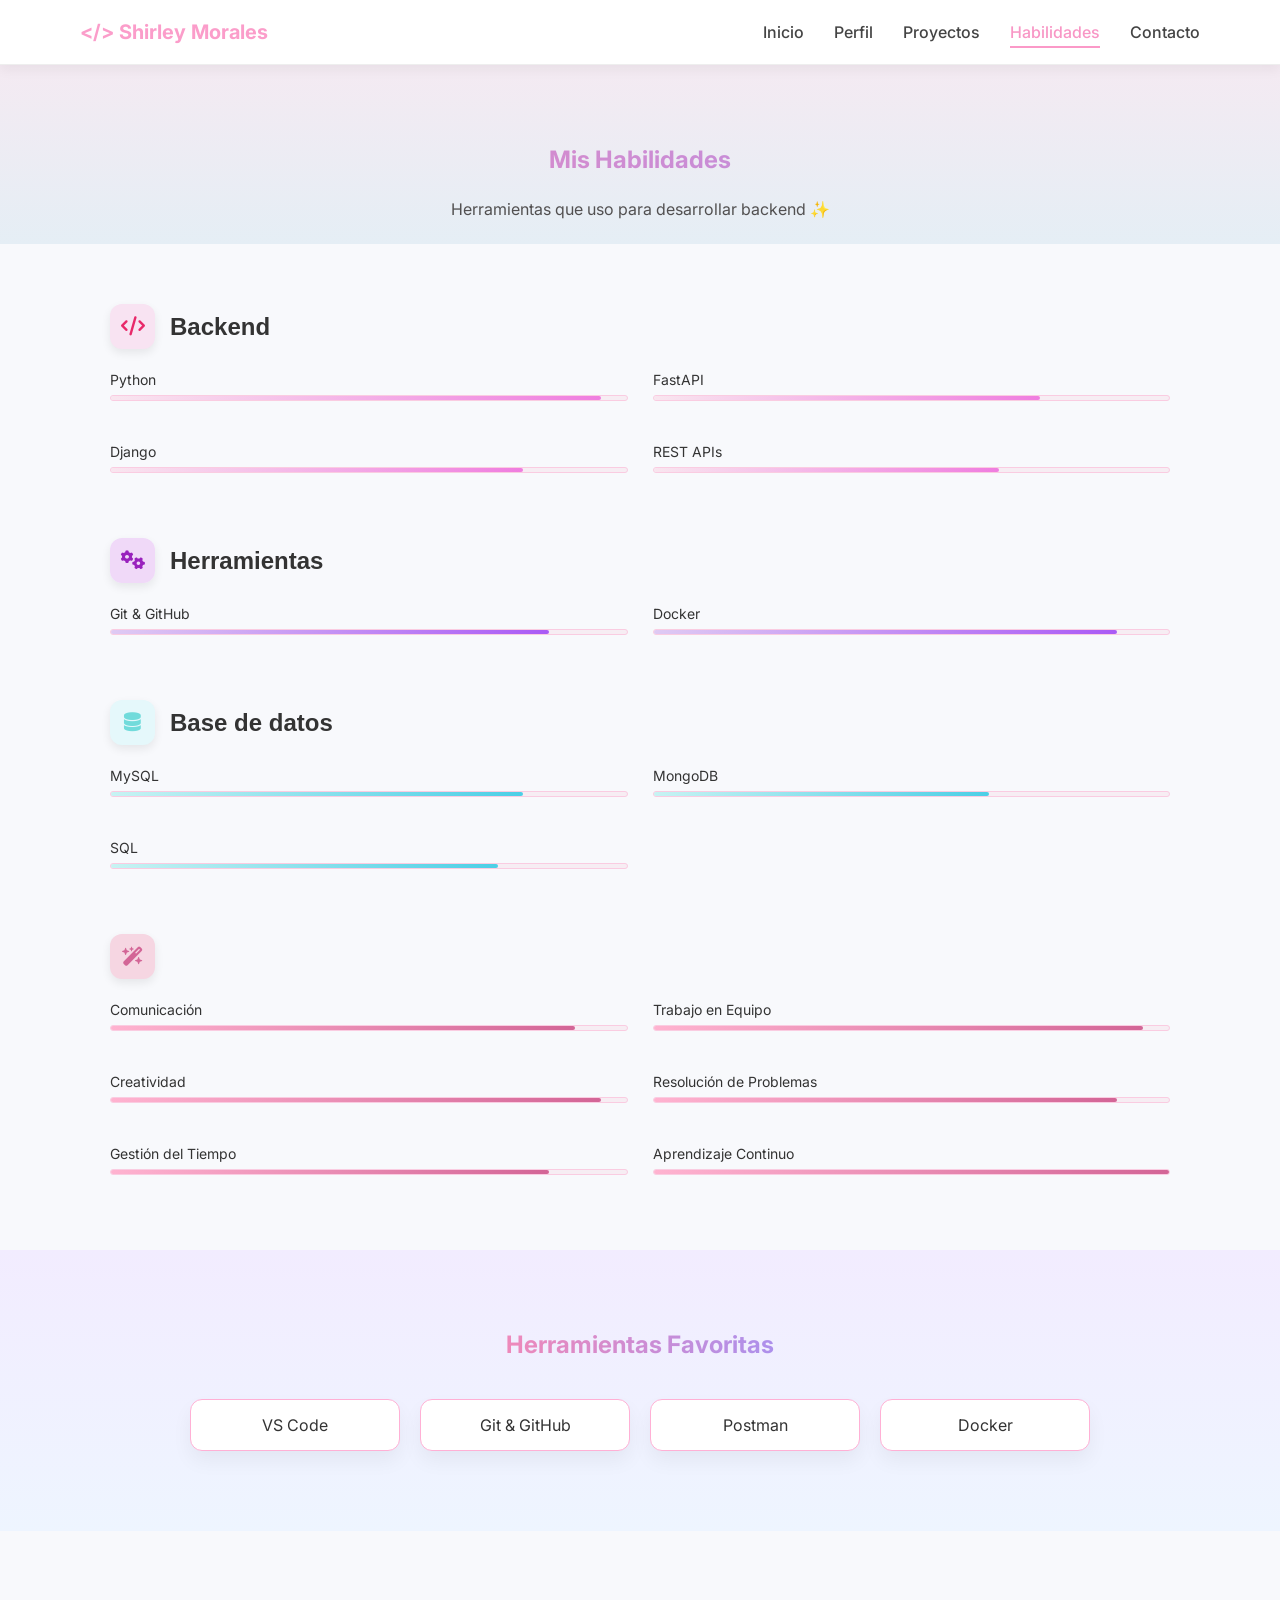
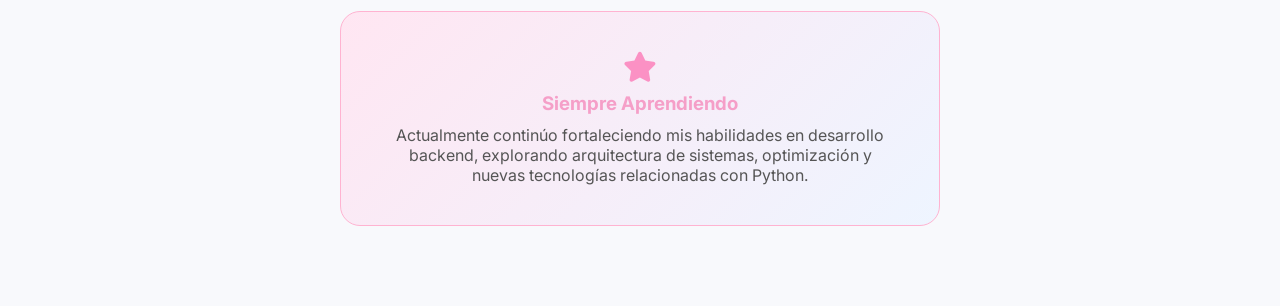
==== habilidades.html @ 63418c5b "proyecto base" ====
<!DOCTYPE html>
<html lang="es">
<head>
<meta charset="UTF-8">
<meta name="viewport" content="width=device-width, initial-scale=1.0">

<title>Habilidades</title>

<link rel="stylesheet" href="src/css/styles.css">

<link rel="stylesheet"
href="https://cdnjs.cloudflare.com/ajax/libs/font-awesome/6.5.0/css/all.min.css">

<link href="https://fonts.googleapis.com/css2?family=Inter:wght@300;400;500;600;700&display=swap" rel="stylesheet">

</head>

<body>

<nav class="navbar">

<div class="logo">&lt;/&gt; Shirley Morales</div>

<ul class="menu">
<li><a href="index.html">Inicio</a></li>
<li><a href="perfil.html">Perfil</a></li>
<li><a href="proyectos.html">Proyectos</a></li>
<li><a class="active" href="#">Habilidades</a></li>
<li><a href="contacto.html">Contacto</a></li>
</ul>

</nav>


<section class="caja">

<h1 class="header-habilidades">Mis Habilidades </h1>
<p class="subtitulos">Herramientas que uso para desarrollar backend ✨</p>

</section>



<section class="skills">


    <h2 class="titulo-seccion-backend">
        <div class="contenedor-icono-backend">
        <i class="fa-solid fa-code"></i>
        </div>
        Backend
    </h2>

    <div class="grid">

<div class="skill">
<span>Python</span><span class="percent pink"></span>
<div class="bar"><div class="fill pink" style="width:95%"></div></div>
</div>

<div class="skill">
<span>FastAPI</span><span class="percent pink"></span>
<div class="bar"><div class="fill pink" style="width:75%"></div></div>
</div>

<div class="skill">
<span>Django</span><span class="percent pink"></span>
<div class="bar"><div class="fill pink" style="width:80%"></div></div>
</div>

<div class="skill">
<span>REST APIs</span><span class="percent pink"></span>
<div class="bar"><div class="fill pink" style="width:67%"></div></div>
</div>





</div>



<div class="skill-block design">


    <h2 class="titulo-seccion-herr">
        <div class="contenedor-icono-herr">
          <i class="fa-solid fa-gears"></i>
        </div>
        Herramientas
      </h2>

      <div class="grid">



<div class="skill">
<span>Git & GitHub</span><span class="percent purple"></span>
<div class="bar"><div class="fill purple" style="width:85%"></div></div>
</div>

<div class="skill">
<span>Docker</span><span class="percent purple"></span>
<div class="bar"><div class="fill purple" style="width:90%"></div></div>
</div>




</div>
</div>



<div class="skill-block backend">
    

<h2 class="titulo-seccion-bd">
    <div class="contenedor-icono-bd">
      <i class="fa-solid fa-database"></i>
    </div>
    Base de datos
  </h2>

 
<div class="grid">

<div class="skill">
<span>MySQL</span><span class="percent blue"></span>
<div class="bar"><div class="fill blue" style="width:80%"></div></div>
</div>

<div class="skill">
<span>MongoDB</span><span class="percent blue"></span>
<div class="bar"><div class="fill blue" style="width:65%"></div></div>
</div>

<div class="skill">
    <span>SQL</span><span class="percent blue"></span>
    <div class="bar"><div class="fill blue" style="width:75%"></div></div>
</div>

</div>
</div>



<div class="skill-block soft">

<h2 class="titulo-seccion-com">
    <div class="contenedor-icono-com">
      <i class="fa-solid fa-wand-magic-sparkles"></i>
    </div>
  
  </h2>

 


<div class="grid">

<div class="skill">
<span>Comunicación</span><span class="percent"></span>
<div class="bar"><div class="soft-color" style="width:90%"></div></div>
</div>

<div class="skill">
<span>Trabajo en Equipo</span><span class="percent"></span>
<div class="bar"><div class="soft-color" style="width:95%"></div></div>
</div>

<div class="skill">
<span>Creatividad</span><span class="percent"></span>
<div class="bar"><div class="soft-color" style="width:95%"></div></div>
</div>

<div class="skill">
<span>Resolución de Problemas</span><span class="percent"></span>
<div class="bar"><div class="soft-color" style="width:90%"></div></div>
</div>

<div class="skill">
<span>Gestión del Tiempo</span><span class="percent"></span>
<div class="bar"><div class="soft-color" style="width:85%"></div></div>
</div>

<div class="skill">
<span>Aprendizaje Continuo</span><span class="percent"></span>
<div class="bar"><div class="soft-color" style="width:100%"></div></div>
</div>

</div>
</div>

</section>



<section class="tools">

<h2 class=" Favoritas">Herramientas Favoritas</h2>

<div class="tools-grid">

<div class="tool">VS Code</div>
<div class="tool">Git & GitHub</div>
<div class="tool">Postman</div>
<div class="tool">Docker</div>



</div>

</section>



<section class="learning">

<i class="fa-solid fa-star"></i>

<h3>Siempre Aprendiendo</h3>

<p>
    Actualmente continúo fortaleciendo mis habilidades en desarrollo backend, explorando arquitectura de sistemas, optimización y nuevas tecnologías relacionadas con Python.
</p>

</section>

</body>
</html>
---- src/css/styles.css ----
body{
    margin:0;
    padding:0;
    box-sizing:border-box;
    font-family:'Inter',sans-serif;

}
    
    /* NAVBAR */
    
    .navbar{
    font-family: "Poppins", sans-serif;

    display:flex;
    justify-content:space-between;
    align-items:center;
    
    padding:10px 80px;
    
    background:rgb(255, 255, 255);
    position: relative;
    
    border-bottom:1px solid #ea85ea;
    box-shadow: 0 4px 12px rgba(39, 37, 39, 0.062);
    }
    
    .logo{
    
    font-weight:700;
    color:#f6a1ca;
    font-size:20px;
    
    }
    
    .menu{
    
    display:flex;
    gap:30px;
    list-style:none;
    
    }
    
    .menu a{
    
    text-decoration:none;
    color:#555;
    font-weight:500;
    
    }
    
    .menu a:hover{
    
    color:#bcbdda;
    
    }
    
    
    
    /* HERO SECTION */
    
    .hero-section{
    
   
    
    padding:80px;
    
    }
    
    .hero{
    
    display:flex;
    justify-content:space-between;
    align-items:center;
    
    }
    
    .hero-image img{
    
    width:420px;
    border-radius:20px;
    
    box-shadow:0 12px 30px rgba(0,0,0,0.15);
    
    }
    
    
    
    /* STATUS */
    
    .status{
    
    display:inline-flex;
    align-items:center;
    gap:8px;
    
    padding:8px 16px;
    
    border-radius:20px;
    
    border:1px solid #ffb5d6;
    
    background:white;
    
    font-size:14px;
    
    box-shadow:0 4px 12px rgba(0,0,0,0.08);
    
    margin-bottom:20px;
    
    }
    .liga{
    font-size: 11px;
    width: 80%;
    margin-bottom: 30px;
    margin-top: 0%;
    color: #666;

    }
    .dot{
    
    width:8px;
    height:8px;
    border-radius:50%;
    
    background:#45d483;
    
    }
    
    
    
    /* TITULO */
    
    .title{
    
    font-size:50px;
    font-weight:800;
    color:#2b2b2b;
    
    margin-bottom:20px;
    
    }
    
    .gradient{
    
    background:linear-gradient(90deg,#ee89ba,#ad90ec);
    
    -webkit-background-clip:text;
    -webkit-text-fill-color:transparent;
    
    }
    
    .description{
    
    color:#000000;
    line-height:1.6;
    max-width:500px;
    
    margin-bottom:30px;
    
    }
    
    
    
    /* BOTONES */
    
    .buttons{
    
    display:flex;
    gap:15px;
    
    margin-bottom:25px;
    
    }
    
    .btn-primary{
    
    padding:14px 28px;
    
    border:none;
    border-radius:30px;
    
    background:linear-gradient(90deg,#f682ba,#a585ea);
    text-decoration:none;
    color:white;
    font-weight:600;
    
    cursor:pointer;
    
    box-shadow:0 8px 20px rgba(255,79,163,0.3);
    
    }
    
    .btn-outline{
    
    padding:14px 28px;
    
    border-radius:30px;
    
    border:2px solid #e984b5;
    
    background:white;
    
    color:#f78ec1;
    
    font-weight:600;
    
    cursor:pointer;
    
    }
    
    
    
    /* SOCIALS */
    
    .socials{
    
    display:flex;
    gap:18px;
    
    }
    
    .social{
    
    width:45px;
    height:45px;
    
    display:flex;
    align-items:center;
    justify-content:center;
    
    border-radius:50%;
    
    background:white;
    
    font-size:18px;
    
    box-shadow:0 6px 14px rgba(0,0,0,0.08);
    
    text-decoration:none;
    
    transition:0.3s;
    
    }
    
    .github{
    
    color:#000000;
    border:1px solid #d4578f;
    
    }
    
    .linkedin{
    
    color:#2ba6e8;
    border:1px solid #5575bb;
    
    }
    
    .email{
    
    color:#3bb3ff;
    border:1px solid #4ca8e5;
    
    }
    
    .social:hover{
    
    transform:translateY(-5px);
    box-shadow:0 12px 20px rgba(0,0,0,0.15);
    
    }
    
    
    
    /* STATS */
    
    .stats-section{
    background-color: #f0edfbaa;
   
    
    padding:90px;
    
    }
    
    .cards{
    
    display:flex;
    justify-content:center;
    
    gap:30px;
    
    }
    
    .card{
    
    background:white;
    
    padding:30px;
    
    width:220px;
    
    border-radius:16px;
    
    border:1px solid #f2b3d0d0;
    
    text-align:center;
    
    box-shadow:0 6px 20px rgba(0,0,0,0.08);
    
    }
    
    .card i{
    
    color:#ed92d2;
    font-size:22px;
    
    margin-bottom:10px;
    
    }
    
    .card h2{
    
    color:#e39ec0;
    
    margin-bottom:5px;
    
    }
    
    
    
    /* STACK */
    
    .stack-section{
    
    padding:10px;
    background-color: #f6e6f6a4;
   
    
    text-align:center;
    
    }
    
    .stack-title{
    
    background:linear-gradient(90deg,#ee89ba,#ad90ec);
    
    -webkit-background-clip:text;
    -webkit-text-fill-color:transparent;
    margin-top: 30px;
    margin-bottom:40px;
    
    }
    
    .tech-list{
    
    display:flex;
    justify-content:center;
    
    gap:20px;
    
    flex-wrap:wrap;
    margin-bottom: 40px;
    }
    
    .tech{
    
    padding:12px 24px;
    
    border-radius:30px;
    
    border:1px solid #ffbad9ce;
    
    background:white;
    
    box-shadow:0 6px 14px rgba(43, 42, 42, 0.05);
    
    }


    /* HERO PERFIL */

.perfil-hero{

    text-align:center;
    
    padding:80px 20px;
    
    background:linear-gradient(
    180deg,
    #f4eaf2,
    #e5eef5
    );
    
    }
    
    .perfil-hero h1{
    
    font-size:40px;
    
    background:linear-gradient(90deg,#ee89ba,#ad90ec);
    
    -webkit-background-clip:text;
    -webkit-text-fill-color:transparent;
    
    margin-bottom:10px;
    
    }
    
    .perfil-hero p{
    
    color:#000000;
    
    }
    
    
    
    /* RESUMEN */
    
    .perfil-resumen{
    
    padding:80px;
    
    }
    
    .perfil-grid{
    
    display:flex;
    
    gap:50px;
    
    align-items:center;
    
    }
    
    .perfil-img{
    
    width:420px;
    
    border-radius:20px;
    
    box-shadow:0 10px 30px rgba(0,0,0,0.15);
    
    }
    
    .perfil-texto h2{
    
    color:#ed96c0;
    
    margin-bottom:15px;
    
    }
    
    .perfil-texto p{
    
    margin-bottom:12px;
    
    color:#555;
    
    line-height:1.6;
    
    }
    
    
    
    /* SKILLS */
    
    .perfil-skills{
    
    display:flex;
    
    justify-content:center;
    
    gap:30px;
    
    padding:60px;
    
    }
    
    .skill-card{
    
    background:white;
    
    padding:30px;
    
    width:260px;
    
    border-radius:14px;
    
    box-shadow:0 10px 20px rgba(0,0,0,0.08);
    
    border:1px solid #ffd1e6;
    
    }
    
    .skill-card i{
    
    font-size:24px;
    
    color:#ed96c0;
    
    margin-bottom:10px;
    
    }
    
    
    
    /* EXPERIENCIA */
    
    .experiencia{
    
    padding:80px;
    
    background:#f3f3f3;
    
    }
    
    .section-title{
    
    color:#ed96c0;
    
    margin-bottom:30px;
    
    }
    
    .job{
    
    background:white;
    
    padding:30px;
    
    border-radius:14px;
    
    margin-bottom:20px;
    
    box-shadow:0 10px 20px rgba(0,0,0,0.08);
    
    border:1px solid #ffd1e6;
    
    }
    
    .job-header{
    
    display:flex;
    
    justify-content:space-between;
    
    margin-bottom:10px;
    
    }
    
    .job-date{
    
    background:#ffd1e6;
    
    padding:4px 10px;
    
    border-radius:10px;
    
    font-size:12px;
    
    }
    
    
    
    /* EDUCACION */
    .section-title{
        text-align: center;
    }
    .educacion{
    
    padding:80px;
    
    background:linear-gradient(
    180deg,
    #eef3f8,
    #e4ecf3
    );
    
    }
    
    .edu-grid{
    
    display:flex;
    flex-wrap: wrap;
    gap:30px;
    justify-content: center;
    gap: 20px;
    max-width: 1000px;
    margin: 0 auto;
    }
    
    .edu-card{
    
    background:white;
    
    padding:25px;
    
    border-radius:14px;
    
    box-shadow:0 10px 20px rgba(0,0,0,0.08);
    
    border:1px solid #c9b9f6b1;
    
    width:300px;
    
    }
    
    .edu-date{
    
    display:inline-block;
    
    margin-top:10px;
    
    background:#bca9f67a;
    
    padding:4px 10px;
    
    border-radius:10px;
    
    font-size:12px;
    
    }

    /* HERO PROYECTOS */
.proyecto{
    font-size:40px;
    
    background:linear-gradient(90deg,#ee89ba,#ad90ec);
    
    -webkit-background-clip:text;
    -webkit-text-fill-color:transparent;
    
}
.projects-hero{
  
    text-align:center;
    
    padding:80px 20px;
    
    background:linear-gradient(
    180deg,
    #f4eaf2,
    #e5eef5
    );
    }
    
    .projects-hero h1{
    
    font-size:42px;
    font-weight:700;
    color:#ebb3cc;
    margin-bottom:10px;
    
    
    }
    
    .projects-hero p{
    
    color:#555;
    font-size:16px;
    
    }
    
    
    
    /* CONTENEDOR PROYECTOS */
    
    .projects-container{
    
    max-width:1200px;
    margin:auto;
    
    display:grid;
    
    grid-template-columns:repeat(auto-fit,minmax(300px,1fr));
    
    gap:30px;
    
    padding:50px 20px;
    
    }
    
    
    
    /* TARJETA PROYECTO */
    
    .project-card{
    
    background:white;
    
    border-radius:18px;
    
    overflow:hidden;
    
    box-shadow:0 10px 25px rgba(0,0,0,0.08);
    
    transition:transform .3s;
    border: 2px solid #ffb5d6;

    }
    
    .project-card:hover{
    
    transform:translateY(-6px);
    }
    
    
    
    /* IMAGEN */
    
    .project-card img{
    
    width:100%;
    height:200px;
    object-fit:cover;
    
    }
    
    
    
    /* CONTENIDO */
    
    .project-content{
    
    padding:20px;
    
    }
    
    .project-content h3{
    
    margin-bottom:10px;
    font-size:20px;
    
    }
    
    .project-content p{
    
    font-size:14px;
    color:#666;
    margin-bottom:15px;
    
    }
    
    
    
    /* TAGS TECNOLOGIAS */
    
    .tags{
    
    display:flex;
    flex-wrap:wrap;
    
    gap:8px;
    
    margin-bottom:18px;
    
    }
    
    .tags span{
    
    font-size:12px;
    
    padding:6px 10px;
    
    border-radius:20px;
    
    background:#ffe5f4;
    
    color:#e894c1;
    
    }
    
    
    
    /* BOTON PROYECTO */
    
    .btn-project{
    
    display:inline-block;
    
    padding:10px 18px;
    
    border-radius:25px;
    
    background:linear-gradient(90deg,#f797ca,#a988f7);
    
    color:white;
    
    font-size:14px;
    
    text-decoration:none;
    
    transition:.3s;
    
    }
    
    .btn-project:hover{
    
    opacity:0.9;
    
    }
    
    
    
    /* SECCION GITHUB */
    
    .github-section{
    
        grid-column: 1 / -1; /* Esto obliga a la sección a ocupar todas las columnas del grid */
        width: 100%;
        max-width: 1100px;
        margin: 40px auto;
        padding: 30px 50px;
        
        display: flex;
        justify-content: space-between;
        align-items: center;
        border: 2px solid #ffdcec;
        border-radius: 20px;
        
    
    
    background:linear-gradient(
    180deg,
    #f4eaf2,
    #e5eef5
    );
        box-sizing: border-box; /* Asegura que el padding no rompa el ancho */
    }
    .github-content {
        text-align: left; /* Hace que el texto ocupe el espacio disponible */
    }
    .github-section h2{
        font-size: 24px;
        margin-bottom: 5px;
        color: #f7b3d5;
        
    
    }
    
    .github-section p{
    
    color:#2f2e2e;
    margin-bottom:0px;
    
    }
    
    
    
    /* BOTON GITHUB */
    
    .btn-github{
    
        background-color: #e89dc2; /* Color acorde a tu diseño */
        color: rgb(255, 254, 254);
        padding: 12px 25px;
        border-radius: 25px;
        text-decoration: none;
        font-weight: bold;
        white-space: nowrap; /* Evita que el texto del botón se parta en dos líneas */
        transition: transform 0.3s ease;
        margin-left: 20px;
    
    }
    
    .btn-github:hover{
    
    transform: scale(1.05);
    
    }
    /* Ajuste para celulares */
@media (max-width: 768px) {
    .github-section {
        flex-direction: column; /* Vuelve a ser vertical en pantallas pequeñas */
        text-align: center;
        padding: 30px;
    }
    .btn-github {
        margin-left: 0;
        margin-top: 20px;
    }
}

/* HERO */

.skills-hero{

text-align:center;
padding:80px 20px;

}

.skills-hero h1{

font-size:40px;
margin-bottom:10px;

}

.skills-hero span{

color:#f2adce;

}



/* SKILLS */

.skills-container{

max-width:1100px;
margin:auto;

display:grid;

grid-template-columns:repeat(auto-fit,minmax(350px,1fr));

gap:40px;

padding:40px 20px;

}

.skills-block h2{

margin-bottom:20px;
color:#ab9bf5;

}
.Favoritas {
    background: linear-gradient(90deg, #ee89ba, #ad90ec);
    -webkit-background-clip: text;
    -webkit-text-fill-color: transparent;
    display: inline-block;
}
.skill{

margin-bottom:18px;

}

.skill span{

font-size:14px;

}

.bar{

height:6px;
background:#eee;

border-radius:10px;

margin-top:6px;

}

.bar div{

height:100%;
background:linear-gradient(90deg,#f4a1c9,#9c8af0);

border-radius:10px;

}



/* HERRAMIENTAS */

.tools{

text-align:center;
padding:60px 20px;

}

.tools h2{

margin-bottom:30px;

}

.tools-grid{

display:grid;

grid-template-columns:repeat(auto-fit,minmax(150px,1fr));

gap:20px;

max-width:900px;
margin:auto;

}

.tools-grid div{

padding:15px;

border-radius:12px;

border:1px solid #ffb0d5;

background:white;

}



.learning{

max-width:700px;

margin:60px auto;

text-align:center;

padding:30px;

border-radius:16px;

background:linear-gradient(120deg,#f8d6ff,#d7f0ff);

}

*{
margin:0;
padding:0;
box-sizing:border-box;
font-family:'Inter',sans-serif;
}


/* NAVBAR */

.navbar{

display:flex;
justify-content:space-between;
align-items:center;

padding:15px 80px;

background:white;

border-bottom:1px solid #eee;

}

.logo{

font-weight:700;
color:#f197c2;
font-size:20px;

}

.menu{

display:flex;
gap:30px;
list-style:none;

}

.menu a{

text-decoration:none;
color:#444;
font-weight:500;

}

.menu a.active{

color:#f896c5;

}ƒ



/* HEADER */

.skills-header{

text-align:center;
padding:60px 20px;

background:linear-gradient(180deg,#f9f9ff,#eef2ff);

}

.skills-header h1{

font-size:40px;

}

.skills-header span{

color:#f9a9cf;

}

.skills-header p{

margin-top:10px;
color:#666;

}



/* SKILLS */

.skills-container{

max-width:1200px;
margin:auto;

padding:60px 20px;

display:grid;
grid-template-columns:1fr 1fr;
gap:40px;

}

.skills-block{

background:white;

padding:30px;

border-radius:12px;

box-shadow:0 10px 20px rgba(0,0,0,0.05);

}

.skills-block h2{

margin-bottom:25px;

color:#f59bc6;

}



/* GRID INTERNO */

.skills-grid{

display:grid;

grid-template-columns:1fr 1fr;

gap:20px;

}



/* SKILL */

.skill{

margin-bottom:15px;

}

.skill span{

font-size:14px;

}

.percent{

float:right;
color:#fa9fcb;
font-weight:600;

}



/* BARRA */

.bar{

height:6px;

background:#eee;

border-radius:20px;

margin-top:5px;

}

.bar div{

height:100%;

background:linear-gradient(90deg,#f684bbb7,#b599f6);

border-radius:20px;

}



/* SOFT SKILLS */

.soft-skills{

grid-column:1 / -1;

max-width:800px;

margin:auto;

}



/* TOOLS */

.tools{

text-align:center;

padding:60px 20px;

background:linear-gradient(180deg,#f3f4ff,#e9f0ff);

}

.tools h2{

margin-bottom:40px;

color:#c8b2fc76;

}

.tools-grid{

display:grid;

grid-template-columns:repeat(4,1fr);

gap:20px;

max-width:900px;

margin:auto;

}

.tool{

padding:15px;

border-radius:10px;

background:white;

box-shadow:0 5px 15px rgba(0,0,0,0.05);

}



/* LEARNING */

.learning{

text-align:center;

padding:60px 20px;

}

.learning i{

font-size:30px;

color:#fda8d1;

margin-bottom:10px;

}

.learning h3{

color:#ef94c0;

margin-bottom:10px;

}

.learning p{

color:#666;

max-width:500px;

margin:auto;

}

*{
    margin:0;
    padding:0;
    box-sizing:border-box;
    font-family:'Inter',sans-serif;
    }
    
    body{
    background:#f8f9fc;
    color:#333;
    }
    
    
    /* NAVBAR */
    
    .navbar{
    display:flex;
    justify-content:space-between;
    align-items:center;
    padding:20px 80px;
    border-bottom:1px solid #eee;
    background:white;
    }
    
    .logo{
    font-weight:700;
    color:#fb9dca;
    }
    
    .menu{
    display:flex;
    gap:30px;
    list-style:none;
    }
    
    .menu a{
    text-decoration:none;
    color:#444;
    }
    
    .menu .active{
    color:#efaacc;
    border-bottom:2px solid #fb99c8;
    padding-bottom:4px;
    }
    
    
    /* HEADER */
    
    .header{
    text-align:center;
    padding:60px 20px;
    background:linear-gradient(180deg,#f5f5ff,#eef3ff);
    }
    
    .header h1{
    font-size:40px;
    }
    
    .header span{
    color:#f0a1c7;
    }
    
    .header p{
    color:#666666db;
    margin-top:10px;
    }
    
    
    /* SKILLS */
    
    .skills{
    max-width:1100px;
    margin:auto;
    padding:60px 20px;
    display:grid;
    gap:20px;
    }
    
    .grid{
    display:grid;
    grid-template-columns:1fr 1fr;
    gap:25px;

    }
    
    .skill span{
    font-size:14px;
    }
    
    .percent{
    float:right;
    font-weight:600;
    }
    
    
    /* BARS */
    
    .bar{
    height:6px;
    background:#f2d7e358;
    border-radius:20px;
    margin-top:6px;
    border: 1px solid #facce1;
    }
    
    .fill{
    height:100%;
    border-radius:20px;
    }
    
    
    /* COLORS */
    
    /* Borra los anteriores y pega estos */
.pink {
    background: linear-gradient(90deg, #f9e6ef, #ed5ad9c2) !important;

}

.purple {
    background: linear-gradient(90deg, #dfcaf3, #aa5af5) !important;
}

.blue {
    background: linear-gradient(90deg, #c8f3f3, #4ccfe6) !important;
}

.soft-color {
    background: linear-gradient(90deg, #ffb3d0, #d36596) !important;
}
    
    /* TOOLS */
    
    .tools{
    text-align:center;
    padding:80px 20px;
    background:linear-gradient(180deg,#f2ecff,#eef5ff);
    }
    
    .tools h2{
    color:#bca7ed;
    margin-bottom:40px;
    }
    
    .tools-grid{
    max-width:900px;
    margin:auto;
    display:grid;
    grid-template-columns:repeat(4,1fr);
    gap:20px;
    }
    
    .tool{
    padding:15px;
    border-radius:10px;
    background:white;
    border:1px solid #ffd2e6;
    box-shadow:0 10px 20px rgba(0,0,0,0.05);
    }
    
    
    /* LEARNING */
    
    .learning{
    max-width:600px;
    margin:80px auto;
    text-align:center;
    padding:40px;
    border-radius:20px;
    border:1px solid #ffb3d1;
    background:linear-gradient(135deg,#ffe6f2,#eef5ff);
    }
    
    .learning i{
    font-size:30px;
    color:#fb91c4;
    margin-bottom:10px;
    }
    
    .learning h3{
    color:#f59fc8;
    margin-bottom:10px;
    }
    
    .learning p{
    color:#555;
    }

    /* HERO */
.contact-hero{
    text-align:center;
    padding:60px 20px;

    background:linear-gradient(
    180deg,
    #f4eaf2,
    #e5eef5
    );}

.contact-hero h1{
    font-size:40px;
    
    background:linear-gradient(90deg,#ee89ba,#ad90ec);
    
    -webkit-background-clip:text;
    -webkit-text-fill-color:transparent;
    
}

.contact-hero p{
    color:#343232;
    margin-top:10px;
}

/* CONTENEDOR */
.contact-container{
    display: flex;
    justify-content: center; /* Esto centra las tarjetas horizontalmente */
    align-items: center;
    display:flex;
    gap:40px;
    padding:60px 80px;
}

/* IZQUIERDA */
.contact-info{
    align-items: center;
    max-width: 1200px; /* Evita que las tarjetas se estiren demasiado hacia los lados */
    width: 100%;
    display: flex;
    flex-direction: column;
    display: flex;
}
.contact-cards-grid {
    display: grid;
    /* Esto crea 3 columnas de igual tamaño */
    grid-template-columns: repeat(3, 1fr); 
    gap: 25px; /* Espacio entre tarjetas */
    width: 100%;
    margin-top: 30px;
}

.contact-cards-grid-pro{
    display: grid;
    /* Esto crea 2 columnas de igual tamaño */
    grid-template-columns: repeat(2, 1fr); 
    gap: 25px; /* Espacio entre tarjetas */
    width: 80%;
    margin-top: 30px;
}
.contact-info h2{
    color:#f67ca5;
    text-align: center;
    margin-bottom: 40px;
    margin-top: 30px;
}
.card-link {
    text-decoration: none; /* Quita el subrayado */
    color: inherit;        /* Mantiene los colores que ya configuraste */
    display: flex;         /* Mantiene la alineación flex de la tarjeta */
    flex-direction: column;
    align-items: center;
    width: 100%;
}

.card:hover {
    cursor: pointer;       /* Cambia el mouse a la "manito" al pasar por encima */
    background-color: #fffafc; /* Un toque de color extra al pasar el mouse */
}


.contact-info p{
    margin:10px 0 20px;
}

/* CARDS */
.card{
   display: flex;
   flex-direction: column;
   align-items: center;
   text-align: center;
   max-width: 100%;
   gap: 15px;
   padding: 25px; 
   border-radius: 12px;
   width: 100%; /* Para que todas midan lo mismo */
   box-shadow: 0 10px 25px rgba(0,0,0,0.05);

   margin-bottom: 20px;
   transition: transform 0.3s ease;
}

.card:hover{
    transform: translateY(-5px);
}

.card i{
    font-size:28px;
    color:#f7abbb;
    margin-bottom: 15px;
}

.card p{
    color:#555;
    margin: 0;

}

.card span{
    font-weight: 700;
    color: #f67ca5;
    display: block;
    margin-bottom: 5px;
}




/* EXTRA */
.contact-extra{
    display:flex;
    gap:30px;
    padding:60px 80px;
    ;
}

.extra-card{
    flex:1;
    padding:25px;
    border-radius:16px;
    border:1px solid #f7abbb;
    background-color: #fbedf4;
}

.extra-card i{
    font-size:22px;
    color:#f7abbb;
    margin-bottom:10px;
}
.subtitulos{
    display: block;
    width: 100%;
    color:#525051;
    text-align:center;
    padding:0px 8px 5px;
    margin-top: -5px;

}

.titulo-seccion-backend {
    display: flex;
    align-items: center;
    font-family: 'Poppins', sans-serif;
    font-weight: 700;
    margin-bottom: 0px; /* <--- Esto quita el gran espacio de abajo */
}
/* EL ESTILO PARA EL CUADRADO */
.contenedor-icono-backend {
    display: inline-flex;      /* Importante para que se comporte como texto pero permita centrar */
    align-items: center;       /* Centra verticalmente el icono */
    justify-content: center;    /* Centra horizontalmente el icono */
    
    width: 45px;                /* Ancho del cuadrado */
    height: 45px;               /* Alto del cuadrado (igual que el ancho para que sea perfecto) */
    
    background-color: #F8E3F2;  /* El color de fondo rosa suave exacto */
    border-radius: 12px;        /* Bordes redondeados */
    
    /* Sombra suave: x y desenfoque color */
    box-shadow: 0 4px 10px rgba(0, 0, 0, 0.08); 
    
    margin-right: 45px; 
    font-size: 1.2rem;        /* Separa el cuadrado del texto "Frontend" */
    vertical-align: middle;     /* Alinea el cuadrado con la línea base del texto */
              /* Ajusta el tamaño del icono para que quepa bien */
    color: #E8296A;             /* El color rosa vibrante para el icono mismo */
    margin: 0;   
    margin-right: 15px; 
}
  
  

.contenedor-icono-herr {
    display: inline-flex;      /* Importante para que se comporte como texto pero permita centrar */
    align-items: center;       /* Centra verticalmente el icono */
    justify-content: center;    /* Centra horizontalmente el icono */
    
    width: 45px;                /* Ancho del cuadrado */
    height: 45px;               /* Alto del cuadrado (igual que el ancho para que sea perfecto) */
    
    background-color: #efd3f8d5;  /* El color de fondo rosa suave exacto */
    border-radius: 12px;        /* Bordes redondeados */
    
    /* Sombra suave: x y desenfoque color */
    box-shadow: 0 4px 10px rgba(0, 0, 0, 0.08); 
    
    margin-right: 45px;         /* Separa el cuadrado del texto "Frontend" */
    vertical-align: middle;     /* Alinea el cuadrado con la línea base del texto */

    font-size: 1.2rem;          /* Ajusta el tamaño del icono para que quepa bien */
    color: #9922bd;             /* El color rosa vibrante para el icono mismo */
    margin: 0;   
    margin-right: 15px;  

}
  
 
  
  /* Pequeño ajuste al título para que combine bien */
.titulo-seccion-herr {
    display: flex;              /* Para alinear el contenedor de icono y el texto */
    align-items: center;        /* Centra ambos elementos verticalmente */
    font-family: 'Poppins', sans-serif; /* Tu fuente */
    font-weight: 700;
    margin-bottom: 20px;
    margin-top: 30px;
    /* El color de las letras lo controlas tú como quieras */
}

.titulo-seccion-bd {
    display: flex;
    align-items: center;
    font-family: 'Poppins', sans-serif;
    font-weight: 700;
    margin-bottom: 20px; /* <--- Esto quita el gran espacio de abajo */
    margin-top: 30px;
}
/* EL ESTILO PARA EL CUADRADO */
.contenedor-icono-bd {
    display: inline-flex;      /* Importante para que se comporte como texto pero permita centrar */
    align-items: center;       /* Centra verticalmente el icono */
    justify-content: center;    /* Centra horizontalmente el icono */
    
    width: 45px;                /* Ancho del cuadrado */
    height: 45px;               /* Alto del cuadrado (igual que el ancho para que sea perfecto) */
    
    background-color: #e5f8fb;  /* El color de fondo rosa suave exacto */
    border-radius: 12px;        /* Bordes redondeados */
    
    /* Sombra suave: x y desenfoque color */
    box-shadow: 0 4px 10px rgba(0, 0, 0, 0.08); 
    
    margin-right: 45px; 
    font-size: 1.2rem;        /* Separa el cuadrado del texto "Frontend" */
    vertical-align: middle;     /* Alinea el cuadrado con la línea base del texto */
              /* Ajusta el tamaño del icono para que quepa bien */
    color: #71dbdb;             /* El color rosa vibrante para el icono mismo */
   
    margin-right: 15px; 
}

.titulo-seccion-com {
    display: flex;
    align-items: center;
    font-family: 'Poppins', sans-serif;
    font-weight: 700;
    margin-bottom: 20px; /* <--- Esto quita el gran espacio de abajo */
    margin-top: 30px;
}
/* EL ESTILO PARA EL CUADRADO */
.contenedor-icono-com {
    display: inline-flex;      /* Importante para que se comporte como texto pero permita centrar */
    align-items: center;       /* Centra verticalmente el icono */
    justify-content: center;    /* Centra horizontalmente el icono */
    
    width: 45px;                /* Ancho del cuadrado */
    height: 45px;               /* Alto del cuadrado (igual que el ancho para que sea perfecto) */
    
    background-color:#f6d6e2;  /* El color de fondo rosa suave exacto */
    border-radius: 12px;        /* Bordes redondeados */
    
    /* Sombra suave: x y desenfoque color */
    box-shadow: 0 4px 10px rgba(0, 0, 0, 0.08); 
    
    margin-right: 45px; 
    font-size: 1.2rem;        /* Separa el cuadrado del texto "Frontend" */
    vertical-align: middle;     /* Alinea el cuadrado con la línea base del texto */
              /* Ajusta el tamaño del icono para que quepa bien */
    color: #d36596;             /* El color rosa vibrante para el icono mismo */
    margin: 0;   
    margin-right: 15px; 
}
  
.header-habilidades{
    text-align:center;
    padding:60px 20px 0px;
    background:linear-gradient(90deg,#ee89ba,#ad90ec);
    margin-bottom: 30px;
    -webkit-background-clip:text;
    -webkit-text-fill-color:transparent;

}

.caja{

    text-align:center;
    
    padding:20px 3cap;
    
    background:linear-gradient(
    180deg,
    #f4eaf2,
    #e5eef5
    );
}
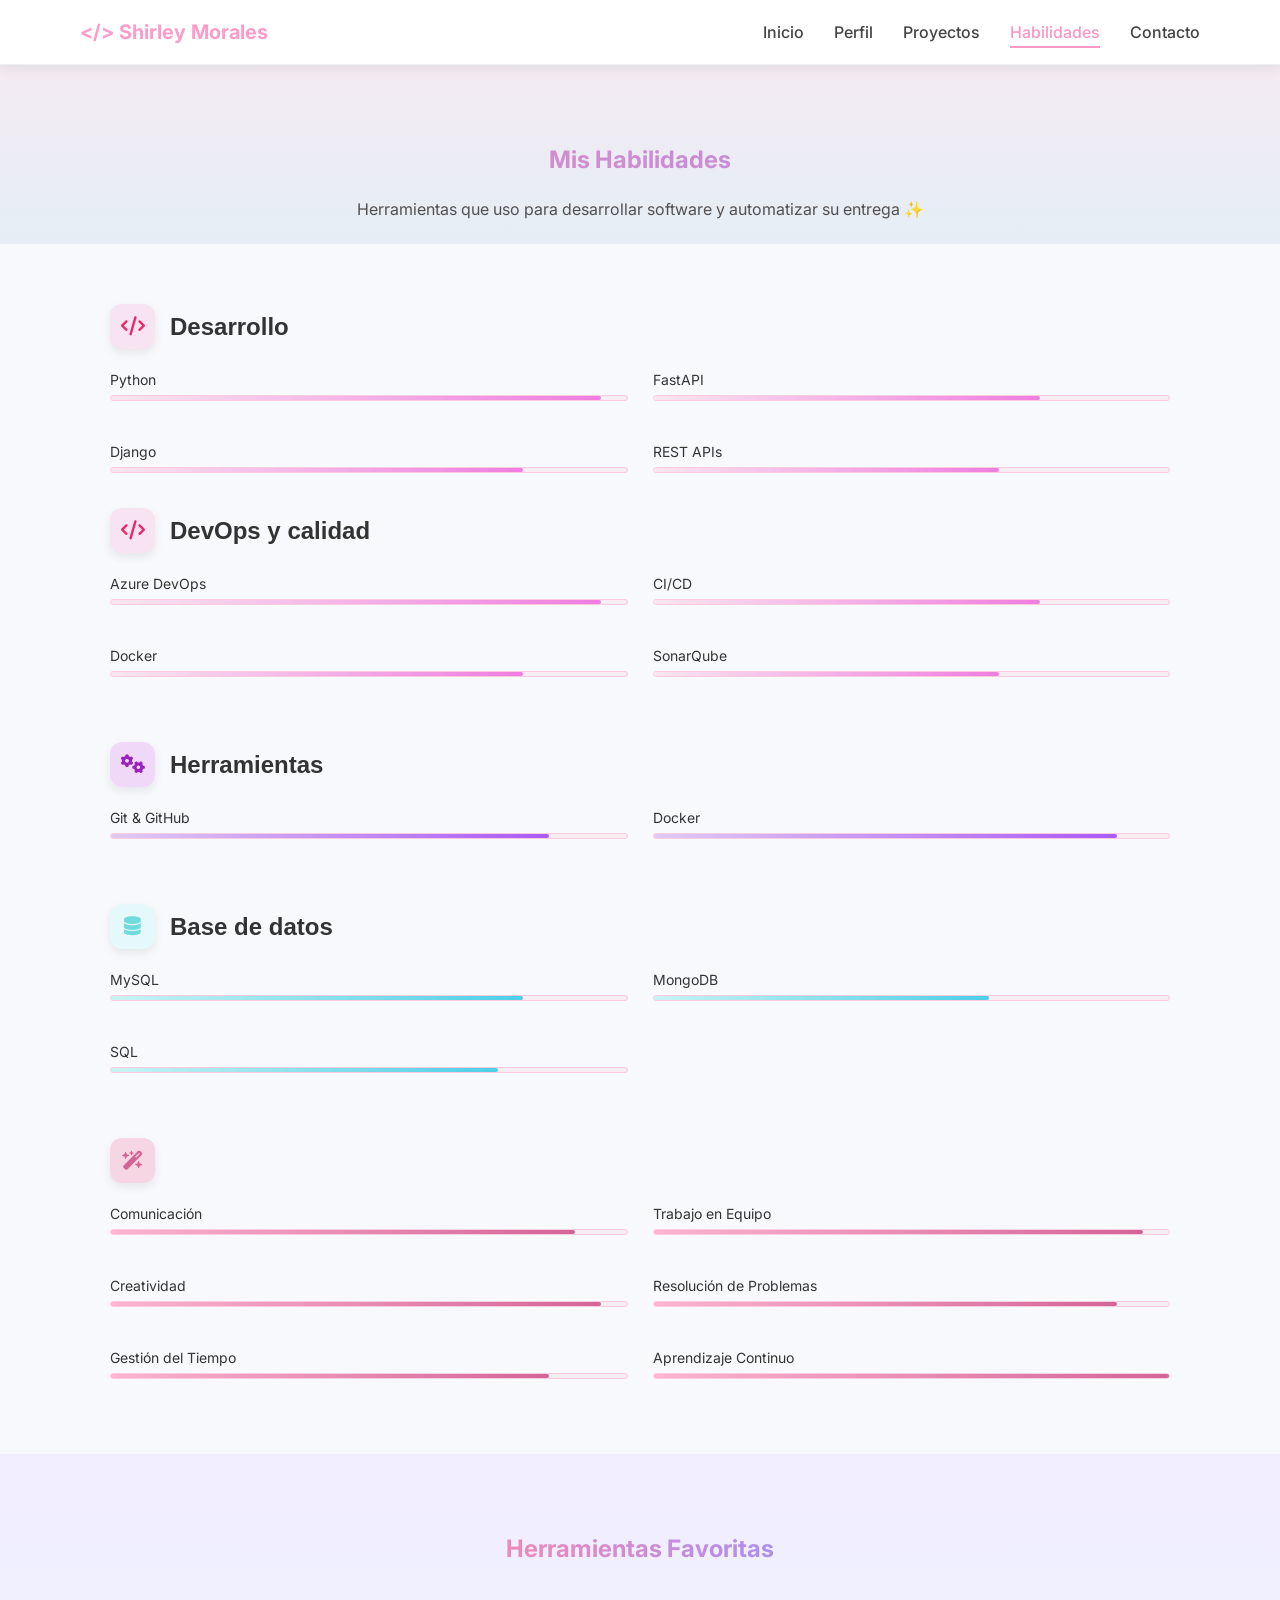
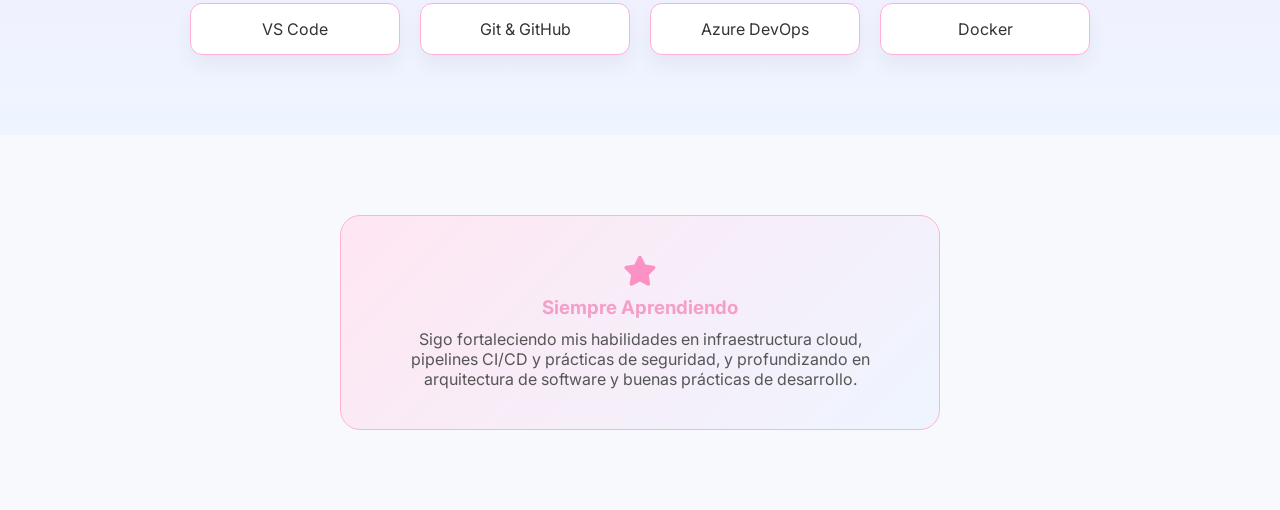
==== commit b310028f: "Actualizacion de portafolio" ====
--- a/habilidades.html
+++ b/habilidades.html
@@ -35,7 +35,7 @@
 <section class="caja">
 
 <h1 class="header-habilidades">Mis Habilidades </h1>
-<p class="subtitulos">Herramientas que uso para desarrollar backend ✨</p>
+<p class="subtitulos">Herramientas que uso para desarrollar software y automatizar su entrega ✨</p>
 
 </section>
 
@@ -48,7 +48,7 @@
         <div class="contenedor-icono-backend">
         <i class="fa-solid fa-code"></i>
         </div>
-        Backend
+        Desarrollo
     </h2>
 
     <div class="grid">
@@ -80,6 +80,40 @@
 </div>
 
 
+<h2 class="titulo-seccion-backend">
+  <div class="contenedor-icono-backend">
+  <i class="fa-solid fa-code"></i>
+  </div>
+  DevOps y calidad
+</h2>
+
+<div class="grid">
+
+<div class="skill">
+<span>Azure DevOps</span><span class="percent pink"></span>
+<div class="bar"><div class="fill pink" style="width:95%"></div></div>
+</div>
+
+<div class="skill">
+<span>CI/CD</span><span class="percent pink"></span>
+<div class="bar"><div class="fill pink" style="width:75%"></div></div>
+</div>
+
+<div class="skill">
+<span>Docker</span><span class="percent pink"></span>
+<div class="bar"><div class="fill pink" style="width:80%"></div></div>
+</div>
+
+<div class="skill">
+<span>SonarQube</span><span class="percent pink"></span>
+<div class="bar"><div class="fill pink" style="width:67%"></div></div>
+</div>
+
+
+
+
+
+</div>
 
 <div class="skill-block design">
 
@@ -205,7 +239,7 @@
 
 <div class="tool">VS Code</div>
 <div class="tool">Git & GitHub</div>
-<div class="tool">Postman</div>
+<div class="tool">Azure DevOps</div>
 <div class="tool">Docker</div>
 
 
@@ -223,7 +257,8 @@
 <h3>Siempre Aprendiendo</h3>
 
 <p>
-    Actualmente continúo fortaleciendo mis habilidades en desarrollo backend, explorando arquitectura de sistemas, optimización y nuevas tecnologías relacionadas con Python.
+  Sigo fortaleciendo mis habilidades en infraestructura cloud, pipelines CI/CD y prácticas de seguridad,
+  y profundizando en arquitectura de software y buenas prácticas de desarrollo.
 </p>
 
 </section>
